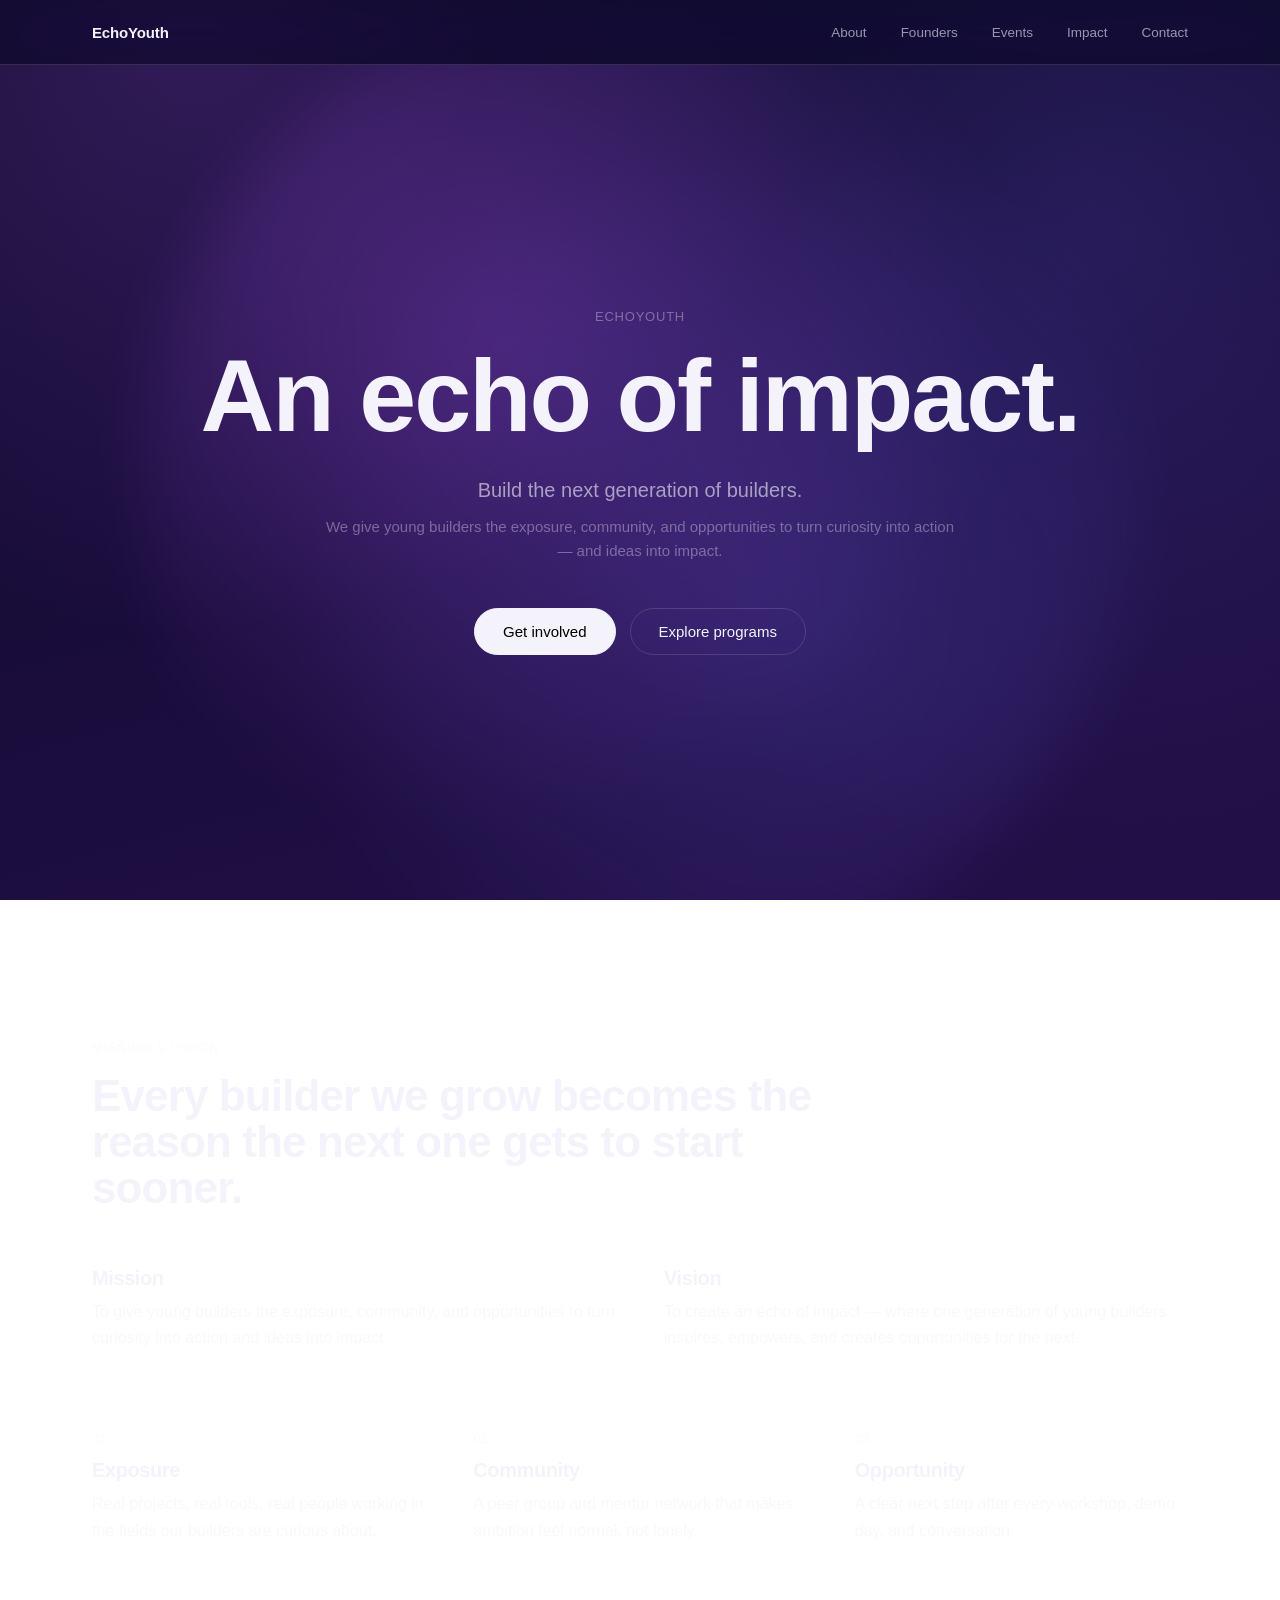
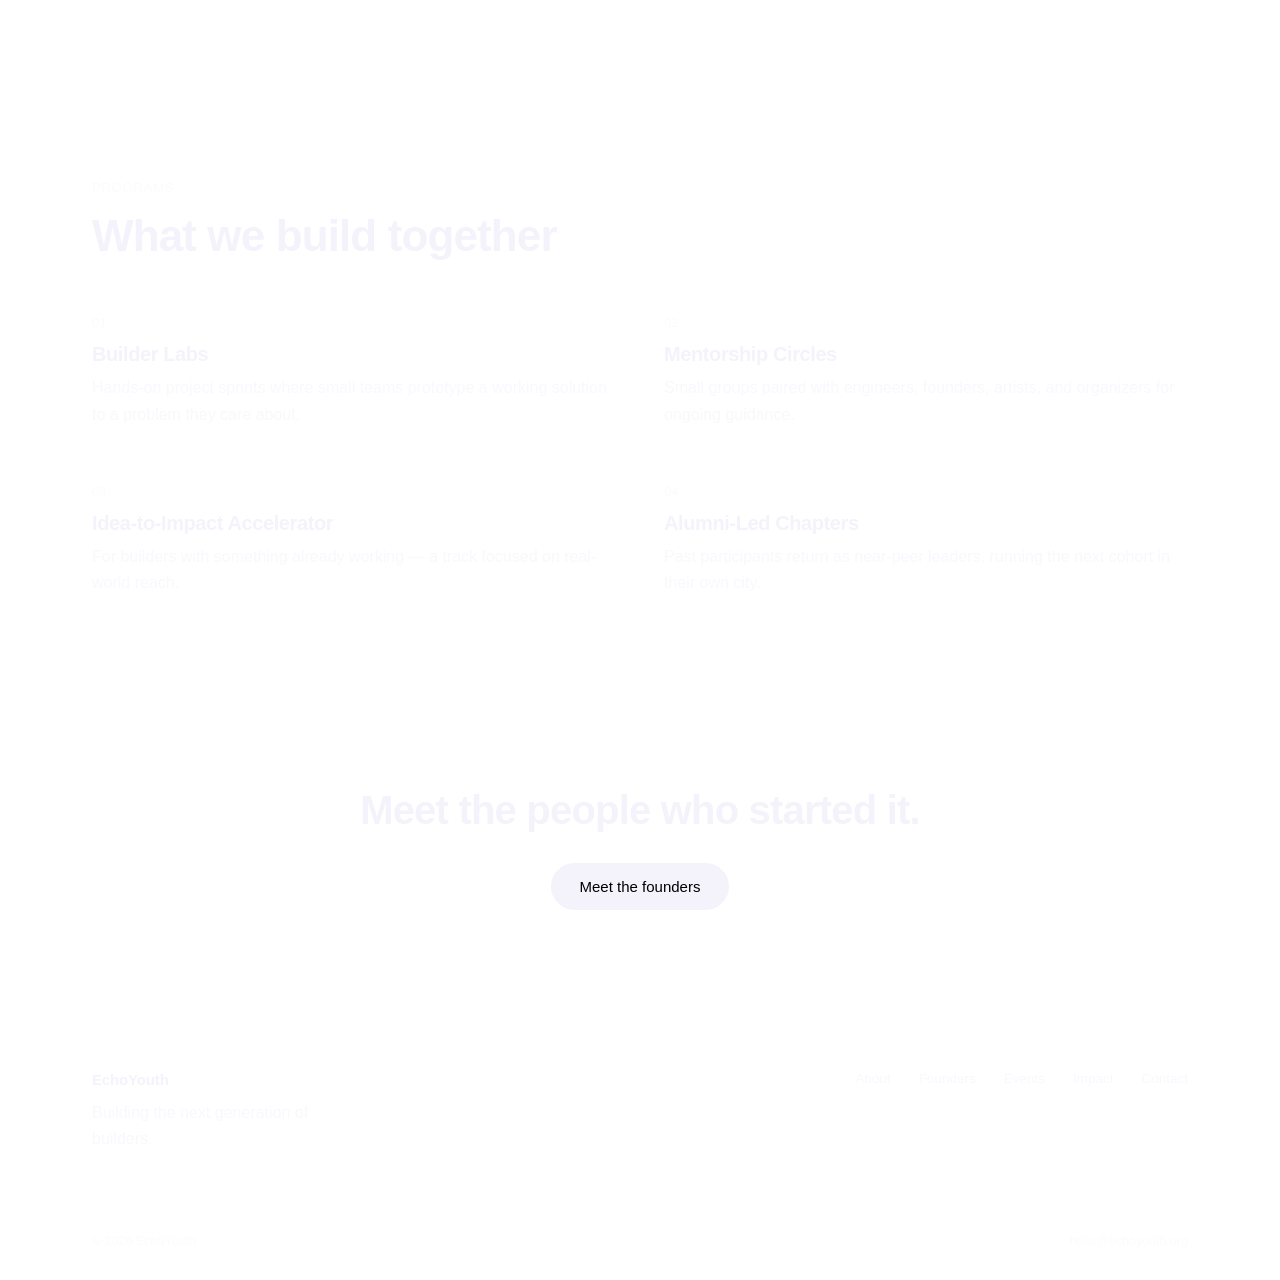
==== index.html @ 96b0213d "Add EchoYouth static website Publish the EchoYouth site: home, founders, events, impact, contact, an" ====
<!DOCTYPE html>
<html lang="en">
<head>
<meta charset="UTF-8">
<meta name="viewport" content="width=device-width, initial-scale=1.0">
<title>EchoYouth — An Echo of Impact</title>
<link rel="stylesheet" href="assets/style.css">
</head>
<body>

<nav class="nav">
  <div class="wrap">
    <a class="brand" href="index.html">EchoYouth</a>
    <ul class="nav-links" id="navLinks">
      <li><a href="index.html#about">About</a></li>
      <li><a href="founders.html">Founders</a></li>
      <li><a href="events.html">Events</a></li>
      <li><a href="impact.html">Impact</a></li>
      <li><a href="contact.html">Contact</a></li>
    </ul>
    <button class="nav-toggle" id="navToggle" aria-label="Toggle menu"><span></span><span></span><span></span></button>
  </div>
</nav>

<header class="hero" id="hero">
  <div class="wrap hero-inner reveal">
    <span class="eyebrow">EchoYouth</span>
    <h1 class="hl hl-center" data-hero-headline>An echo of impact.</h1>
    <p class="lede lede-center" data-hero-sub></p>
    <p class="lede lede-center" data-hero-desc style="margin-top:8px; color:var(--text-faint); font-size:15px;"></p>
    <div class="btn-row" style="justify-content:center; margin-top:44px;">
      <a class="btn btn-solid" href="contact.html">Get involved</a>
      <a class="btn" href="#programs">Explore programs</a>
    </div>
  </div>
</header>

<section id="about">
  <div class="wrap">
    <span class="eyebrow">Mission &amp; Vision</span>
    <h2 class="hl" style="font-size:clamp(28px,3.6vw,44px); max-width:760px;">Every builder we grow becomes the reason the next one gets to start sooner.</h2>
    <div class="grid-2" style="margin-top:56px;">
      <div>
        <h3 class="item-title">Mission</h3>
        <p>To give young builders the exposure, community, and opportunities to turn curiosity into action and ideas into impact.</p>
      </div>
      <div>
        <h3 class="item-title">Vision</h3>
        <p>To create an echo of impact — where one generation of young builders inspires, empowers, and creates opportunities for the next.</p>
      </div>
    </div>
    <div class="grid-3" id="pillars" style="margin-top:80px;"></div>
  </div>
</section>

<section id="programs" class="section-tight">
  <div class="wrap">
    <span class="eyebrow">Programs</span>
    <h2 class="hl" style="font-size:clamp(28px,3.6vw,44px);">What we build together</h2>
    <div class="grid-2" id="programs-list" style="margin-top:56px; row-gap:56px;"></div>
  </div>
</section>

<section class="section-tight" style="text-align:center;">
  <div class="wrap">
    <h2 class="hl hl-center" style="font-size:clamp(26px,3.2vw,40px);">Meet the people who started it.</h2>
    <div class="btn-row" style="justify-content:center; margin-top:32px;">
      <a class="btn btn-solid" href="founders.html">Meet the founders</a>
    </div>
  </div>
</section>

<footer>
  <div class="wrap">
    <div class="footer-grid">
      <div>
        <div class="brand" style="margin-bottom:12px;">EchoYouth</div>
        <p style="max-width:260px;">Building the next generation of builders.</p>
      </div>
      <div class="footer-links">
        <a href="index.html#about">About</a>
        <a href="founders.html">Founders</a>
        <a href="events.html">Events</a>
        <a href="impact.html">Impact</a>
        <a href="contact.html">Contact</a>
      </div>
    </div>
    <div class="footer-bottom">
      <span>© 2026 EchoYouth</span>
      <span data-contact-email></span>
    </div>
  </div>
</footer>

<script src="assets/content.js"></script>
<script src="assets/app.js"></script>
<script>
  Render.hero(document.getElementById('hero'));
  Render.pillars(document.getElementById('pillars'));
  Render.programs(document.getElementById('programs-list'));
  Render.contactEmail(document.querySelector('[data-contact-email]'));
</script>
</body>
</html>
---- assets/style.css ----
/* ===========================================================
   EchoYouth — design system
   Monochrome, high-contrast, generous space, restrained accent.
   =========================================================== */

:root{
  --bg:#0D0A26;
  --bg-raised:#181233;
  --text:#F4F3FB;
  --text-dim:rgba(244,243,251,0.60);
  --text-faint:rgba(244,243,251,0.36);
  --line:rgba(244,243,251,0.14);
  --accent:#A855F7;
  --accent-2:#6C5CE7;
  --accent-dim:rgba(168,85,247,0.40);
  --gradient-brand:linear-gradient(90deg, var(--accent-2), var(--accent));
  --radius:2px;
  --max:1160px;
}

*{ box-sizing:border-box; }
html{ scroll-behavior:smooth; }
body{
  margin:0;
  background:
    radial-gradient(circle at 15% 0%, rgba(168,85,247,0.24) 0%, transparent 45%),
    radial-gradient(circle at 85% 25%, rgba(108,92,231,0.20) 0%, transparent 50%),
    linear-gradient(165deg, #0D0A26 0%, #170C38 45%, #230F48 100%);
  background-attachment:fixed;
  color:var(--text);
  font-family:-apple-system, BlinkMacSystemFont, "Inter", "Helvetica Neue", Arial, sans-serif;
  -webkit-font-smoothing:antialiased;
  font-size:16px;
}
h1,h2,h3,h4{
  margin:0;
  font-weight:600;
  letter-spacing:-0.02em;
  line-height:1.05;
}
p{ margin:0; line-height:1.65; color:var(--text-dim); }
a{ color:inherit; text-decoration:none; }
img,svg{ display:block; max-width:100%; }
button{ font-family:inherit; }

.wrap{ max-width:var(--max); margin:0 auto; padding:0 32px; }
@media(max-width:640px){ .wrap{ padding:0 22px; } }

section{ padding:140px 0; }
@media(max-width:900px){ section{ padding:88px 0; } }
.section-tight{ padding:96px 0; }

.eyebrow{
  font-size:13px;
  letter-spacing:0.06em;
  text-transform:uppercase;
  color:var(--text-faint);
  font-weight:500;
  margin-bottom:18px;
  display:block;
}

.hl{
  font-size:clamp(40px, 6vw, 84px);
  max-width:900px;
}
.hl-center{ text-align:center; margin:0 auto; }

.lede{
  font-size:clamp(17px,1.6vw,20px);
  color:var(--text-dim);
  max-width:560px;
  margin-top:24px;
}
.lede-center{ margin-left:auto; margin-right:auto; text-align:center; }

/* ---- buttons ---- */
.btn{
  display:inline-flex;
  align-items:center;
  gap:8px;
  font-size:15px;
  font-weight:500;
  padding:14px 28px;
  border-radius:100px;
  border:1px solid var(--line);
  background:transparent;
  color:var(--text);
  cursor:pointer;
  transition:border-color .2s ease, background .2s ease;
}
.btn:hover{ border-color:rgba(245,245,247,0.4); }
.btn-solid{
  background:var(--text);
  color:#000;
  border-color:var(--text);
}
.btn-solid:hover{ background:#d8d8db; border-color:#d8d8db; }
.btn-accent{
  background:var(--gradient-brand);
  border-color:transparent;
  color:#fff;
}
.btn-accent:hover{ filter:brightness(1.1); }
.btn-row{ display:flex; gap:14px; flex-wrap:wrap; }

/* ---- nav ---- */
.nav{
  position:fixed; top:0; left:0; right:0; z-index:100;
  background:rgba(13,10,38,0.72);
  backdrop-filter:blur(16px) saturate(160%);
  border-bottom:1px solid var(--line);
}
.nav .wrap{ display:flex; align-items:center; justify-content:space-between; height:64px; }
.brand{ font-size:15px; font-weight:600; letter-spacing:-0.01em; }
.nav-links{ display:flex; gap:34px; list-style:none; margin:0; padding:0; }
.nav-links a{ font-size:13.5px; color:var(--text-dim); }
.nav-links a:hover, .nav-links a.active{ color:var(--text); }
.nav-toggle{ display:none; background:none; border:none; cursor:pointer; }
.nav-toggle span{ display:block; width:20px; height:1.5px; background:var(--text); margin:5px 0; }
@media(max-width:820px){
  .nav-links{
    position:absolute; top:64px; left:0; right:0;
    flex-direction:column; gap:0;
    background:rgba(13,10,38,0.97);
    border-bottom:1px solid var(--line);
    display:none;
  }
  .nav-links.open{ display:flex; }
  .nav-links a{ padding:18px 22px; border-top:1px solid var(--line); }
  .nav-toggle{ display:block; }
}

body{ padding-top:64px; }

/* ---- hero ---- */
.hero{
  min-height:calc(100svh - 64px);
  display:flex; align-items:center; justify-content:center;
  text-align:center;
  position:relative;
  overflow:hidden;
}
.hero::before{
  content:"";
  position:absolute;
  width:1000px; height:1000px;
  border-radius:50%;
  background:
    radial-gradient(circle at 35% 35%, rgba(168,85,247,0.36) 0%, transparent 55%),
    radial-gradient(circle at 65% 65%, rgba(108,92,231,0.28) 0%, transparent 55%);
  top:50%; left:50%;
  transform:translate(-50%,-50%);
  filter:blur(30px);
  opacity:0.85;
  pointer-events:none;
}
.hero-inner{ position:relative; z-index:1; }
.hero .hl{ font-size:clamp(44px,8vw,108px); }
.hero .lede{ max-width:640px; }

/* ---- divided list (replaces bordered cards) ---- */
.divided > *{
  border-top:1px solid var(--line);
  padding:40px 0;
}
.divided > *:last-child{ border-bottom:1px solid var(--line); }

.grid-3{ display:grid; grid-template-columns:repeat(3,1fr); gap:48px; }
.grid-2{ display:grid; grid-template-columns:repeat(2,1fr); gap:48px; }
@media(max-width:820px){ .grid-3, .grid-2{ grid-template-columns:1fr; gap:36px; } }

.row-num{ font-size:13px; color:var(--text-faint); font-variant-numeric:tabular-nums; margin-bottom:14px; display:block; }
.item-title{ font-size:20px; margin-bottom:10px; }

/* ---- stats ---- */
.stat-grid{ display:grid; grid-template-columns:repeat(4,1fr); }
@media(max-width:820px){ .stat-grid{ grid-template-columns:repeat(2,1fr); } }
.stat{ padding:32px 0; border-top:1px solid var(--line); }
.stat-num{
  font-size:clamp(36px,4.4vw,56px); font-weight:600; letter-spacing:-0.02em;
  background:var(--gradient-brand);
  -webkit-background-clip:text;
  background-clip:text;
  color:transparent;
}
.stat-label{ color:var(--text-faint); font-size:13.5px; margin-top:8px; }

/* ---- founders ---- */
.founder-grid{ display:grid; grid-template-columns:repeat(3,1fr); gap:56px 40px; }
@media(max-width:900px){ .founder-grid{ grid-template-columns:repeat(2,1fr); } }
@media(max-width:600px){ .founder-grid{ grid-template-columns:1fr; } }
.founder{ text-align:center; }
.avatar{
  width:104px; height:104px; border-radius:50%;
  background:var(--bg-raised);
  border:1px solid var(--line);
  display:flex; align-items:center; justify-content:center;
  font-size:15px; letter-spacing:0.04em; color:var(--text-faint);
  margin:0 auto 22px;
}
.founder h3{ font-size:17px; }
.founder .role{ font-size:13px; color:var(--accent); margin-top:6px; }
.founder p{ font-size:14px; margin-top:14px; }

/* ---- events ---- */
.event-row{ display:grid; grid-template-columns:160px 1fr auto; gap:24px; align-items:start; }
@media(max-width:700px){ .event-row{ grid-template-columns:1fr; gap:10px; } }
.event-meta{ font-size:13.5px; color:var(--text-faint); }
.event-title{ font-size:19px; margin-bottom:8px; }
.event-desc{ font-size:14.5px; max-width:480px; }
.event-link{ font-size:13.5px; color:var(--accent); align-self:center; white-space:nowrap; }

.past-strip{ display:flex; gap:1px; background:var(--line); overflow-x:auto; margin-top:8px; }
.past-card{ flex:0 0 240px; background:var(--bg); padding:26px 22px; }
.past-card .event-meta{ margin-bottom:10px; }
.past-card h4{ font-size:15px; margin-bottom:8px; }
.past-card p{ font-size:13px; }

.mini-cal{ border:1px solid var(--line); padding:26px; margin-top:64px; }
.mini-cal-head{ display:flex; justify-content:space-between; margin-bottom:20px; font-size:14px; color:var(--text-dim); }
.cal-days{ display:grid; grid-template-columns:repeat(7,1fr); gap:4px; text-align:center; font-size:12.5px; }
.cal-days .dow{ color:var(--text-faint); padding-bottom:10px; }
.cal-days .cell{ padding:10px 0; color:var(--text-dim); }
.cal-days .cell.blank{ visibility:hidden; }
.cal-days .cell.evt{ background:var(--gradient-brand); color:#fff; border-radius:50%; }

/* ---- quote ---- */
.quote{
  font-size:clamp(22px,3vw,34px);
  font-weight:500;
  letter-spacing:-0.01em;
  max-width:820px;
  color:var(--text);
}
.quote-attrib{ margin-top:24px; color:var(--text-faint); font-size:14px; }

/* ---- contact / footer ---- */
.newsletter{ display:flex; max-width:420px; margin-top:28px; gap:0; }
.newsletter input{
  flex:1;
  background:transparent;
  border:1px solid var(--line);
  border-right:none;
  border-radius:100px 0 0 100px;
  padding:14px 20px;
  color:var(--text);
  font-size:14.5px;
}
.newsletter input::placeholder{ color:var(--text-faint); }
.newsletter button{
  border:1px solid transparent;
  background:var(--gradient-brand);
  color:#fff;
  border-radius:0 100px 100px 0;
  padding:0 24px;
  font-weight:500;
  cursor:pointer;
}

footer{ border-top:1px solid var(--line); padding:64px 0 32px; }
.footer-grid{ display:flex; justify-content:space-between; flex-wrap:wrap; gap:40px; margin-bottom:56px; }
.footer-links{ display:flex; gap:28px; flex-wrap:wrap; }
.footer-links a{ font-size:13.5px; color:var(--text-dim); }
.footer-links a:hover{ color:var(--text); }
.footer-bottom{ display:flex; justify-content:space-between; flex-wrap:wrap; gap:10px; font-size:12.5px; color:var(--text-faint); border-top:1px solid var(--line); padding-top:24px; }

/* ---- reveal-on-load (single orchestrated moment, not per-card) ---- */
.reveal{ animation:rise .8s cubic-bezier(.16,1,.3,1) both; }
@keyframes rise{ from{ opacity:0; transform:translateY(18px); } to{ opacity:1; transform:none; } }
@media(prefers-reduced-motion:reduce){ .reveal{ animation:none; } }

:focus-visible{ outline:2px solid var(--accent); outline-offset:3px; }
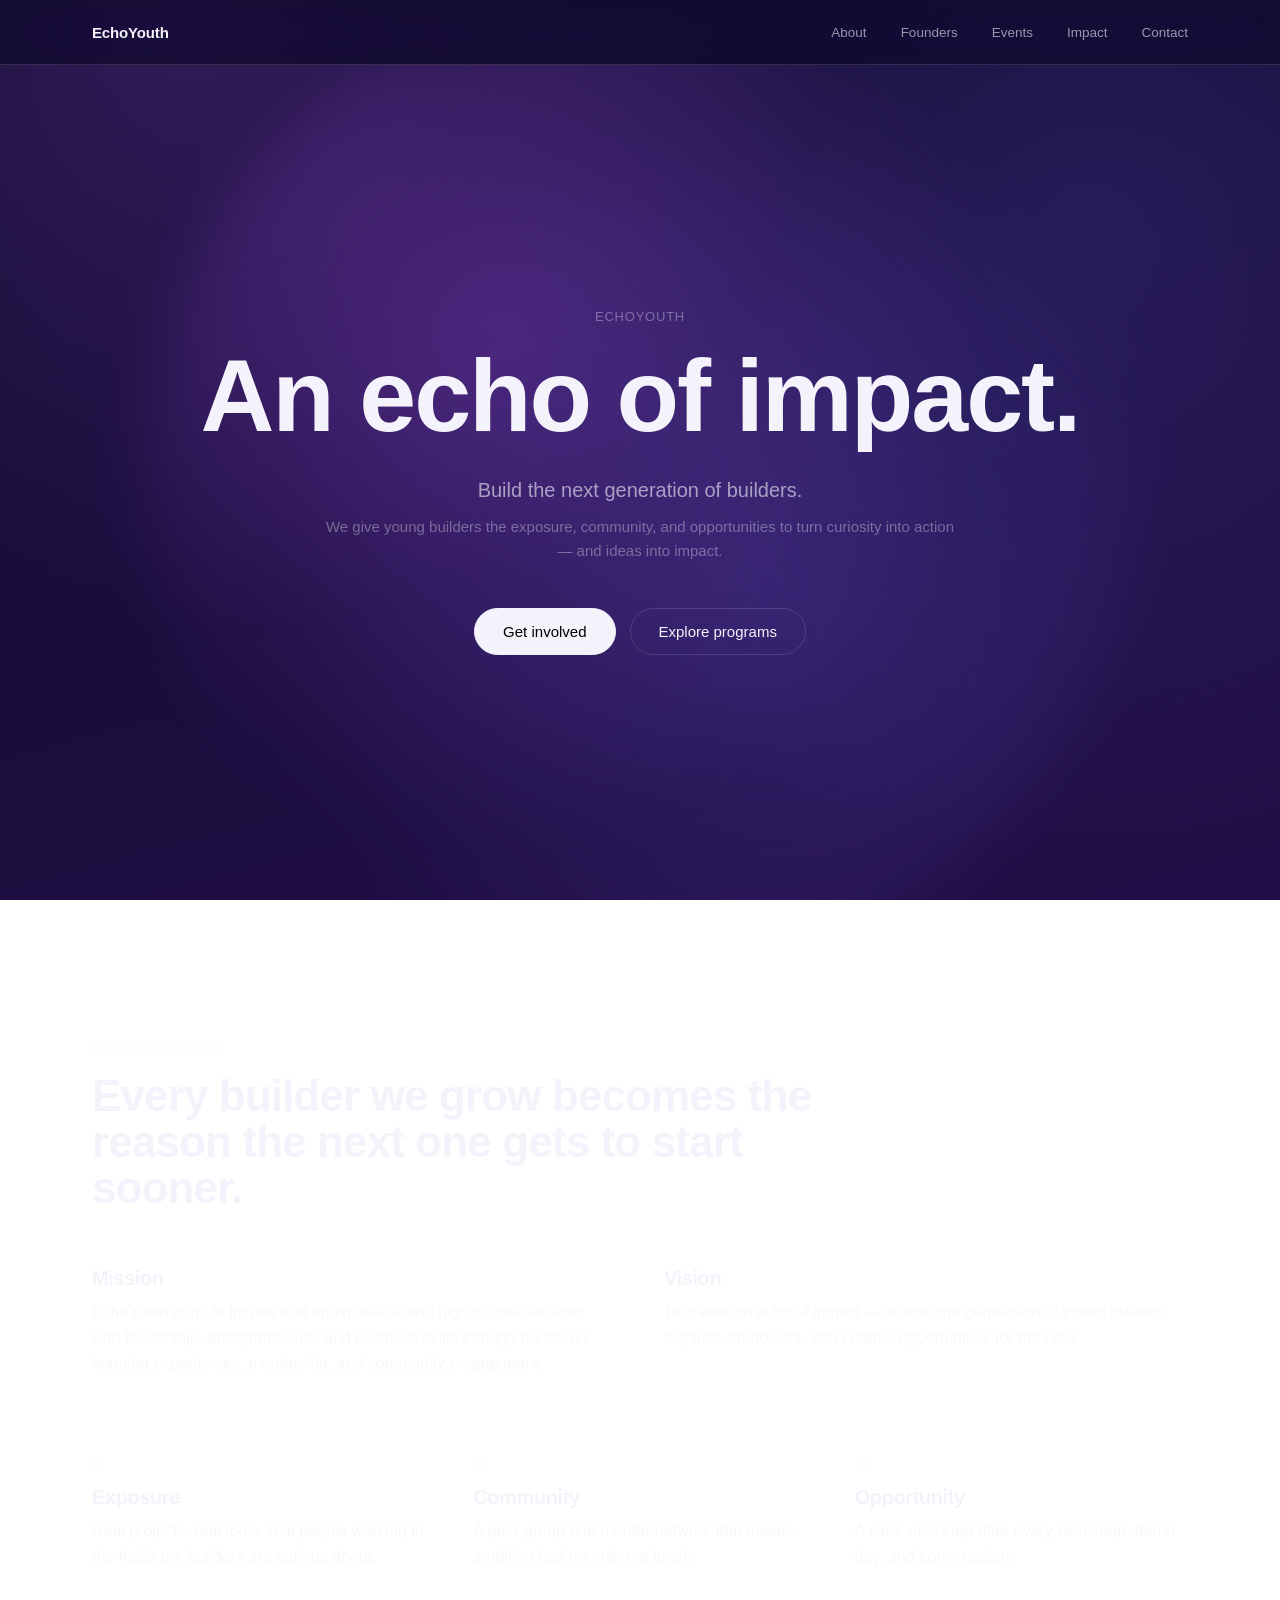
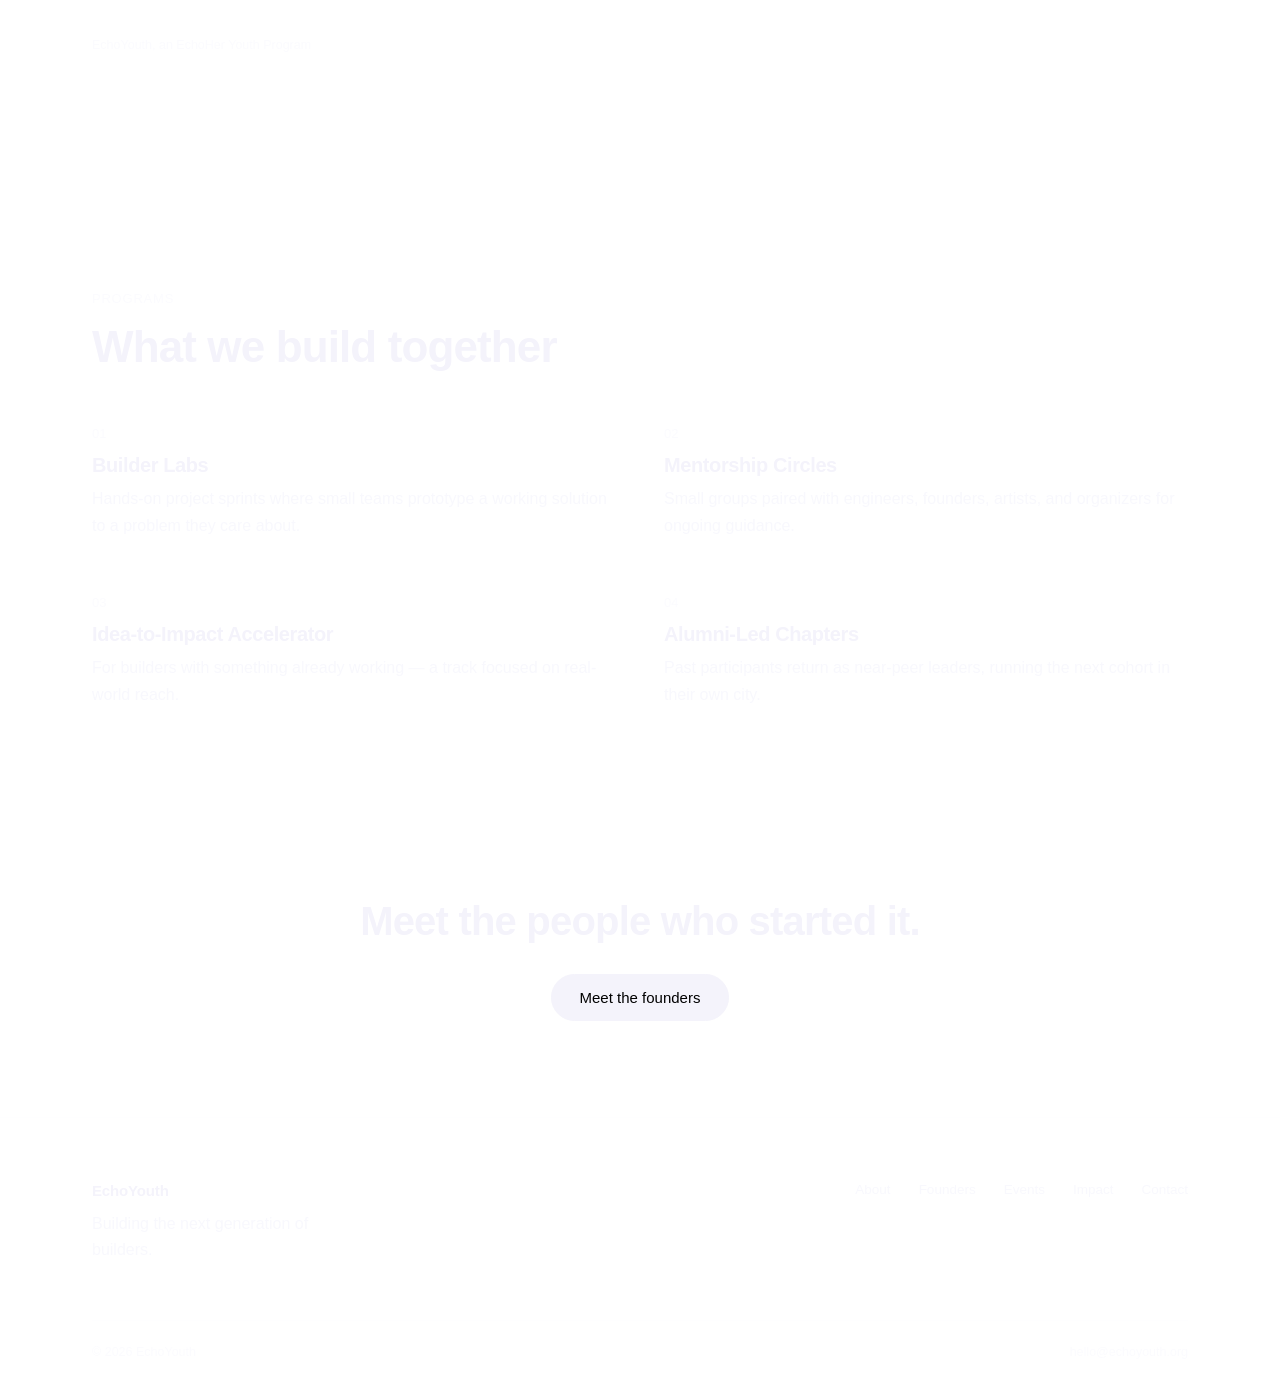
==== commit a1efae45: "Add EchoHer program line and fix homepage mission text - Add small 'EchoYouth, an EchoHer Youth Prog" ====
--- a/index.html
+++ b/index.html
@@ -42,7 +42,7 @@
     <div class="grid-2" style="margin-top:56px;">
       <div>
         <h3 class="item-title">Mission</h3>
-        <p>To give young builders the exposure, community, and opportunities to turn curiosity into action and ideas into impact.</p>
+        <p>EchoYouth aims to inspire and equip middle and high school students with leadership, entrepreneurial, and business skills through hands-on learning experiences, mentorship, and community engagement.</p>
       </div>
       <div>
         <h3 class="item-title">Vision</h3>
@@ -50,6 +50,7 @@
       </div>
     </div>
     <div class="grid-3" id="pillars" style="margin-top:80px;"></div>
+    <p style="margin-top:64px; font-size:12.5px; color:var(--text-faint);">EchoYouth, an EchoHer Youth Program</p>
   </div>
 </section>
 
--- a/assets/style.css
+++ b/assets/style.css
@@ -196,8 +196,13 @@
   background:var(--bg-raised);
   border:1px solid var(--line);
   display:flex; align-items:center; justify-content:center;
-  font-size:15px; letter-spacing:0.04em; color:var(--text-faint);
+  color:var(--text-faint);
   margin:0 auto 22px;
+  overflow:hidden;
+}
+.avatar-icon{
+  width:56px; height:56px;
+  color:var(--text-faint);
 }
 .founder h3{ font-size:17px; }
 .founder .role{ font-size:13px; color:var(--accent); margin-top:6px; }
@@ -210,6 +215,7 @@
 .event-title{ font-size:19px; margin-bottom:8px; }
 .event-desc{ font-size:14.5px; max-width:480px; }
 .event-link{ font-size:13.5px; color:var(--accent); align-self:center; white-space:nowrap; }
+.event-private{ font-size:13.5px; color:var(--text-faint); align-self:center; white-space:nowrap; }
 
 .past-strip{ display:flex; gap:1px; background:var(--line); overflow-x:auto; margin-top:8px; }
 .past-card{ flex:0 0 240px; background:var(--bg); padding:26px 22px; }
@@ -217,7 +223,63 @@
 .past-card h4{ font-size:15px; margin-bottom:8px; }
 .past-card p{ font-size:13px; }
 
+/* ---- event type chips + hover blurb ---- */
+.type-chips{ display:flex; flex-wrap:wrap; gap:10px; }
+.type-chip{
+  position:relative;
+  border:1px solid var(--line); border-radius:100px;
+  padding:8px 16px; font-size:13.5px; color:var(--text-dim);
+  background:var(--bg-raised); cursor:default; outline:none;
+  transition:border-color .2s ease, color .2s ease;
+}
+.type-chip:hover, .type-chip:focus-visible{
+  border-color:var(--accent); color:var(--text);
+}
+.type-blurb{
+  position:absolute; left:50%; bottom:calc(100% + 12px);
+  transform:translateX(-50%) translateY(6px);
+  width:max-content; max-width:260px;
+  background:var(--text); color:#000;
+  font-size:12.5px; line-height:1.45; text-align:left;
+  padding:12px 14px; border-radius:8px;
+  box-shadow:0 10px 30px rgba(0,0,0,0.35);
+  opacity:0; visibility:hidden; pointer-events:none; z-index:40;
+  transition:opacity .2s ease, transform .2s ease;
+}
+.type-blurb::after{
+  content:""; position:absolute; top:100%; left:50%;
+  transform:translateX(-50%);
+  border:6px solid transparent; border-top-color:var(--text);
+}
+.type-chip:hover .type-blurb,
+.type-chip:focus-visible .type-blurb{
+  opacity:1; visibility:visible; transform:translateX(-50%) translateY(0);
+}
+@media(max-width:600px){ .type-blurb{ max-width:220px; } }
+
 .mini-cal{ border:1px solid var(--line); padding:26px; margin-top:64px; }
+.cal-days .cell.evt{ position:relative; cursor:default; outline:none; }
+.cal-blurb{
+  position:absolute; left:50%; bottom:calc(100% + 10px);
+  transform:translateX(-50%) translateY(6px);
+  width:max-content; max-width:220px;
+  background:var(--text); color:#000;
+  font-size:12px; line-height:1.45; text-align:left;
+  font-weight:400; letter-spacing:normal;
+  padding:10px 12px; border-radius:8px;
+  box-shadow:0 10px 30px rgba(0,0,0,0.35);
+  opacity:0; visibility:hidden; pointer-events:none; z-index:40;
+  transition:opacity .2s ease, transform .2s ease;
+}
+.cal-blurb::after{
+  content:""; position:absolute; top:100%; left:50%;
+  transform:translateX(-50%);
+  border:6px solid transparent; border-top-color:var(--text);
+}
+.cell.evt:hover .cal-blurb,
+.cell.evt:focus-visible .cal-blurb{
+  opacity:1; visibility:visible; transform:translateX(-50%) translateY(0);
+}
 .mini-cal-head{ display:flex; justify-content:space-between; margin-bottom:20px; font-size:14px; color:var(--text-dim); }
 .cal-days{ display:grid; grid-template-columns:repeat(7,1fr); gap:4px; text-align:center; font-size:12.5px; }
 .cal-days .dow{ color:var(--text-faint); padding-bottom:10px; }
